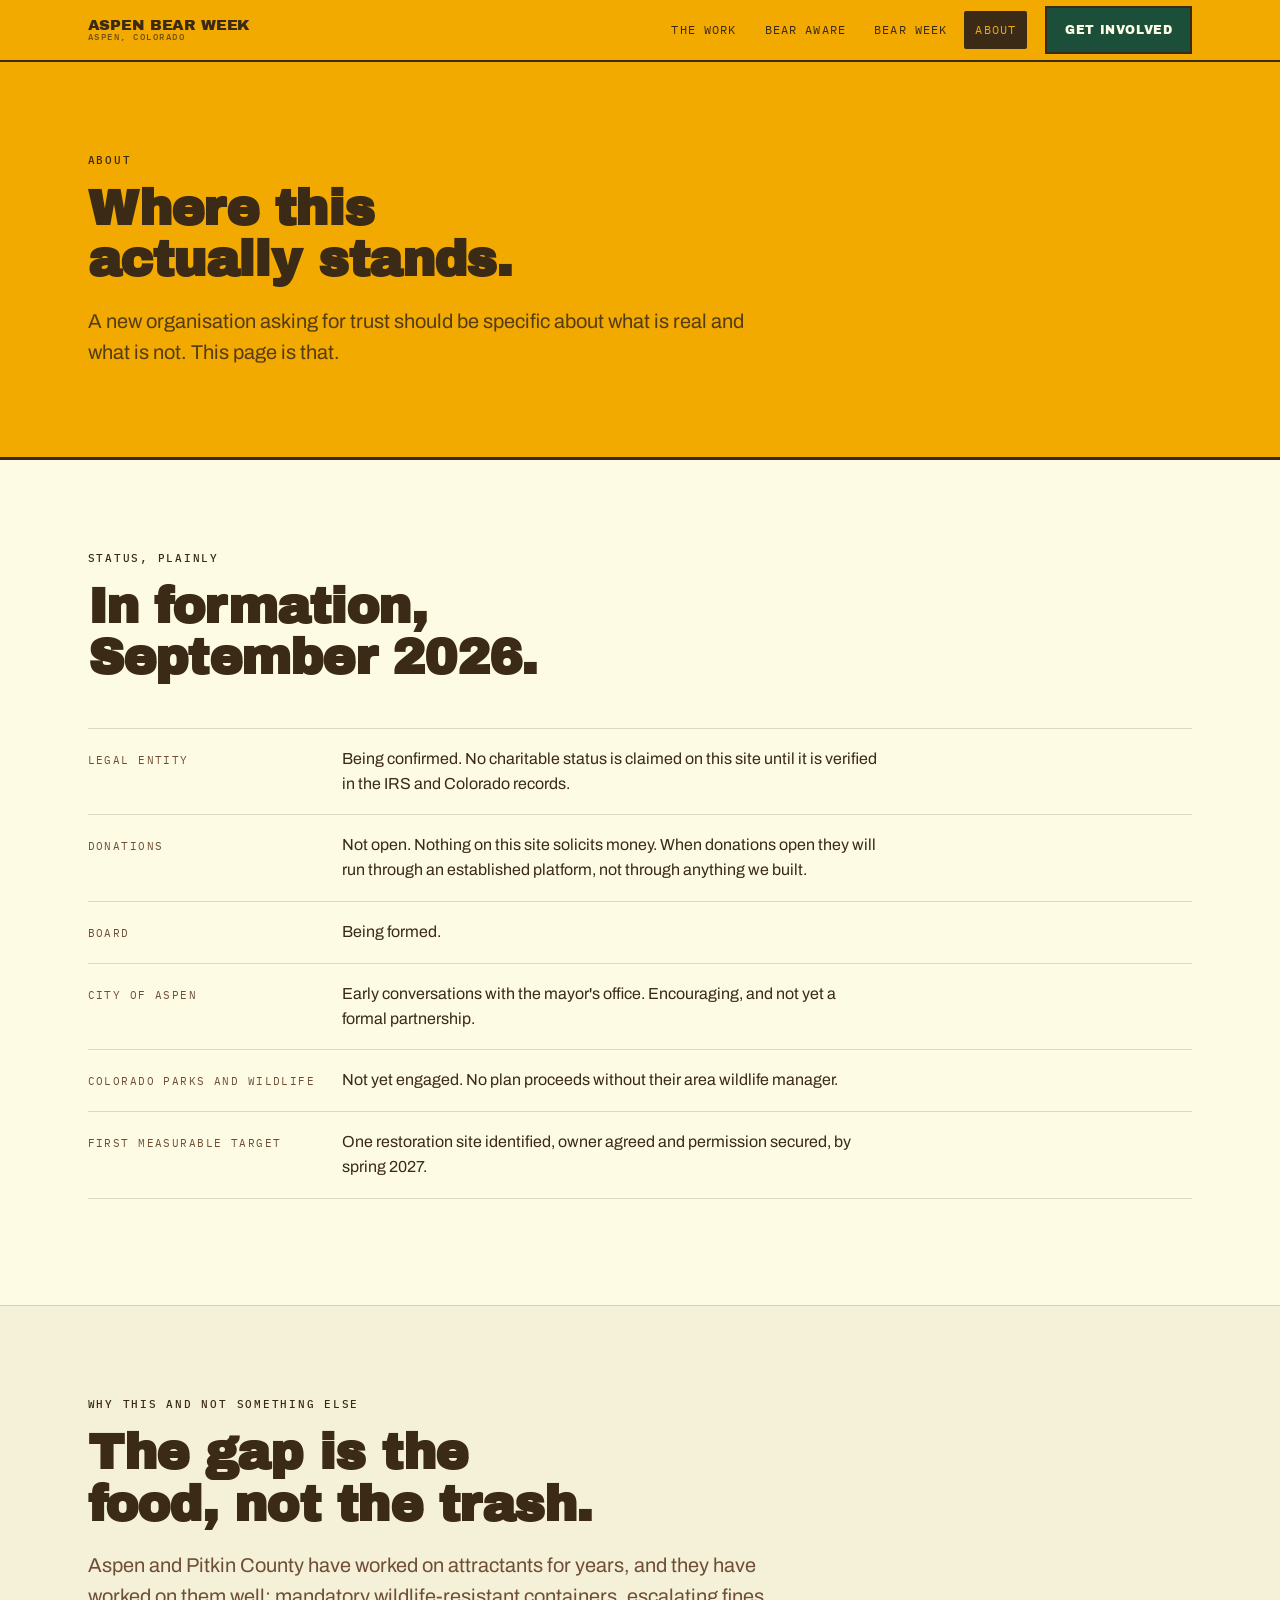
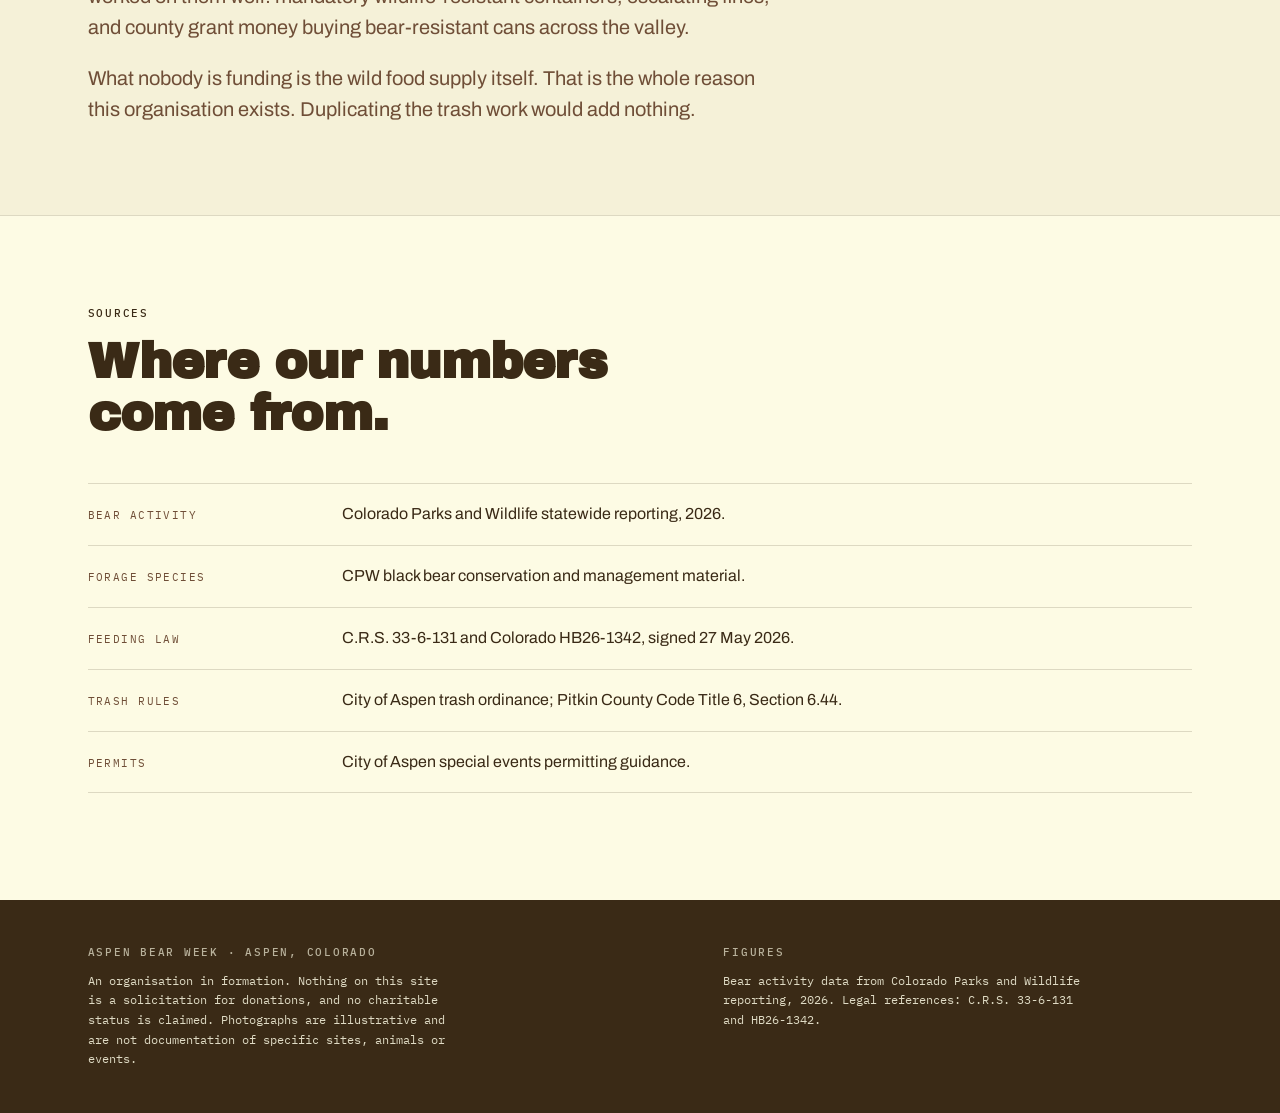
==== about/index.html @ c12201e0 "Aspen Bear Week: static site, six pages Multi-page rather than hash-routed, because search engines d" ====
<!doctype html>
<html lang="en">
<head>
<meta charset="utf-8">
<meta name="viewport" content="width=device-width, initial-scale=1">
<title>About · Aspen Bear Week</title>
<meta name="description" content="Where Aspen Bear Week actually stands: entity status, donations, board, and our first measurable target. Specific about what is real and what is not.">
<link rel="canonical" href="https://connor396.github.io/aspen-bear-week/about/">
<meta name="robots" content="index, follow">
<meta property="og:type" content="website">
<meta property="og:site_name" content="Aspen Bear Week">
<meta property="og:title" content="About · Aspen Bear Week">
<meta property="og:description" content="Where Aspen Bear Week actually stands: entity status, donations, board, and our first measurable target. Specific about what is real and what is not.">
<meta property="og:url" content="https://connor396.github.io/aspen-bear-week/about/">
<meta property="og:image" content="https://connor396.github.io/aspen-bear-week/assets/img/grove.jpg">
<meta name="twitter:card" content="summary_large_image">
<meta name="theme-color" content="#F2A900">
<link rel="preconnect" href="https://fonts.googleapis.com">
<link rel="preconnect" href="https://fonts.gstatic.com" crossorigin>
<link rel="stylesheet" href="https://fonts.googleapis.com/css2?family=Archivo+Black&family=Archivo:wght@400;500;600;700&family=IBM+Plex+Mono:wght@400;500&display=swap">
<link rel="stylesheet" href="../assets/css/site.css">
</head>
<body>
<nav class="nav">
  <div class="nav-in">
    <a class="brand" href="../">Aspen Bear Week<small>Aspen, Colorado</small></a>
    <button class="burger" id="burger" aria-expanded="false" aria-controls="links">Menu</button>
    <div class="links" id="links"><a href="../the-work/">The Work</a><a href="../bear-aware/">Bear Aware</a><a href="../bear-week/">Bear Week</a><a href="../about/" aria-current="page">About</a></div>
    <a class="cta" href="../get-involved/"><span class="cta-long">Get Involved</span><span class="cta-short">Join</span></a>
  </div>
</nav>

  <section class="band-gold" style="border-bottom:3px solid var(--ink)">
    <div class="wrap">
      <span class="eyebrow">About</span>
      <h2>Where this actually stands.</h2>
      <p class="lede" style="color:var(--ink);opacity:.85">A new organisation asking for trust
        should be specific about what is real and what is not. This page is that.</p>
    </div>
  </section>

  <section>
    <div class="wrap">
      <span class="eyebrow">Status, plainly</span>
      <h2>In formation, September 2026.</h2>
      <dl class="facts">
        <div class="fact"><dt>Legal entity</dt><dd>Being confirmed. No charitable status is claimed on this site until it is verified in the IRS and Colorado records.</dd></div>
        <div class="fact"><dt>Donations</dt><dd>Not open. Nothing on this site solicits money. When donations open they will run through an established platform, not through anything we built.</dd></div>
        <div class="fact"><dt>Board</dt><dd>Being formed.</dd></div>
        <div class="fact"><dt>City of Aspen</dt><dd>Early conversations with the mayor's office. Encouraging, and not yet a formal partnership.</dd></div>
        <div class="fact"><dt>Colorado Parks and Wildlife</dt><dd>Not yet engaged. No plan proceeds without their area wildlife manager.</dd></div>
        <div class="fact"><dt>First measurable target</dt><dd>One restoration site identified, owner agreed and permission secured, by spring 2027.</dd></div>
      </dl>
    </div>
  </section>

  <section class="band ruled">
    <div class="wrap">
      <span class="eyebrow">Why this and not something else</span>
      <h2>The gap is the food, not the trash.</h2>
      <p class="lede">Aspen and Pitkin County have worked on attractants for years, and they have
        worked on them well: mandatory wildlife-resistant containers, escalating fines, and county
        grant money buying bear-resistant cans across the valley.</p>
      <p class="lede">What nobody is funding is the wild food supply itself. That is the whole
        reason this organisation exists. Duplicating the trash work would add nothing.</p>
    </div>
  </section>

  <section class="ruled">
    <div class="wrap">
      <span class="eyebrow">Sources</span>
      <h2>Where our numbers come from.</h2>
      <dl class="facts">
        <div class="fact"><dt>Bear activity</dt><dd>Colorado Parks and Wildlife statewide reporting, 2026.</dd></div>
        <div class="fact"><dt>Forage species</dt><dd>CPW black bear conservation and management material.</dd></div>
        <div class="fact"><dt>Feeding law</dt><dd>C.R.S. 33-6-131 and Colorado HB26-1342, signed 27 May 2026.</dd></div>
        <div class="fact"><dt>Trash rules</dt><dd>City of Aspen trash ordinance; Pitkin County Code Title 6, Section 6.44.</dd></div>
        <div class="fact"><dt>Permits</dt><dd>City of Aspen special events permitting guidance.</dd></div>
      </dl>
    </div>
  </section><footer>
  <div class="wrap foot">
    <div>
      <span class="eyebrow">Aspen Bear Week &middot; Aspen, Colorado</span>
      <p>An organisation in formation. Nothing on this site is a solicitation for donations, and
         no charitable status is claimed. Photographs are illustrative and are not documentation
         of specific sites, animals or events.</p>
    </div>
    <div>
      <span class="eyebrow">Figures</span>
      <p>Bear activity data from Colorado Parks and Wildlife reporting, 2026. Legal references:
         C.R.S. 33-6-131 and HB26-1342.</p>
    </div>
  </div>
</footer>
<script>
(function(){
  var b = document.getElementById("burger"), l = document.getElementById("links");
  if (!b || !l) return;
  b.addEventListener("click", function(){
    var open = l.classList.toggle("open");
    b.setAttribute("aria-expanded", open ? "true" : "false");
  });
})();
</script>
</body>
</html>
---- assets/css/site.css ----
:root{
    --gold:#F2A900; --gold-deep:#D89400;
    --ink:#3A2A16; --oak:#6F4E37;
    --green:#1B4F3A; --green-lift:#25654B;
    --bone:#FDFBE4; --bone-2:#F5F1D8;
    --rule:rgba(58,42,22,.16); --rule-hard:rgba(58,42,22,.4);
    --display:"Archivo Black","Arial Black",Helvetica,sans-serif;
    --body:"Archivo","Helvetica Neue",Helvetica,Arial,sans-serif;
    --mono:"IBM Plex Mono",ui-monospace,"SF Mono",Menlo,monospace;
    --pad:clamp(18px,4.5vw,64px); --maxw:1220px; --navh:60px;
  }
  *{box-sizing:border-box}
  html{-webkit-text-size-adjust:100%;scroll-behavior:smooth;overflow-x:clip}
  body{margin:0;background:var(--bone);color:var(--ink);font-family:var(--body);
       font-size:17px;line-height:1.55;-webkit-font-smoothing:antialiased;
       overflow-x:clip;max-width:100vw}
  .wrap{max-width:var(--maxw);margin:0 auto;padding-inline:var(--pad)}
  img{max-width:100%}

  .eyebrow{font-family:var(--mono);font-size:11px;font-weight:500;
           letter-spacing:.16em;text-transform:uppercase;display:block}

  /* ============ NAV ============ */
  .nav{position:sticky;top:0;z-index:60;background:var(--gold);
       border-bottom:2px solid var(--ink)}
  .nav-in{max-width:var(--maxw);margin:0 auto;padding-inline:var(--pad);
          min-height:var(--navh);display:flex;align-items:center;gap:18px}
  .brand{font-family:var(--display);font-size:15px;text-transform:uppercase;
         letter-spacing:-.01em;color:var(--ink);text-decoration:none;
         line-height:1.05;white-space:nowrap;margin-right:auto}
  .brand small{display:block;font-family:var(--mono);font-size:8.5px;
               letter-spacing:.18em;opacity:.7;font-weight:500}
  .links{display:flex;gap:6px;align-items:center}
  .links a{font-family:var(--mono);font-size:11.5px;letter-spacing:.1em;
           text-transform:uppercase;color:var(--ink);text-decoration:none;
           padding:10px 11px;border-radius:2px;white-space:nowrap}
  .links a:hover{background:rgba(58,42,22,.1)}
  .links a[aria-current="page"]{background:var(--ink);color:var(--gold)}
  .nav .cta{font-family:var(--display);font-size:12px;letter-spacing:.05em;
            text-transform:uppercase;background:var(--green);color:var(--bone);
            text-decoration:none;padding:13px 18px;border:2px solid var(--ink);
            white-space:nowrap;min-height:44px;display:inline-flex;align-items:center}
  .nav .cta:hover{background:var(--green-lift)}
  a:focus-visible,button:focus-visible{outline:3px solid var(--ink);outline-offset:2px}
  .burger{display:none;background:var(--ink);color:var(--gold);border:0;
          font-family:var(--mono);font-size:11px;letter-spacing:.1em;
          text-transform:uppercase;padding:0 14px;min-height:44px;cursor:pointer}
  @media (max-width:900px){
    .links{position:absolute;top:100%;left:0;right:0;background:var(--gold);
           border-bottom:2px solid var(--ink);flex-direction:column;
           align-items:stretch;gap:0;padding:6px var(--pad) 14px;display:none}
    .links.open{display:flex}
    .links a{padding:14px 4px;border-top:1px solid var(--rule);font-size:13px}
    .burger{display:inline-flex;align-items:center}
    .nav .cta{font-size:11px;padding:12px 14px}
  }
  /* at phone width the three nav items must still fit on one line */
  .cta-long{display:inline}
  .cta-short{display:none}
  @media (max-width:520px){
    .nav-in{gap:8px;min-height:56px}
    .brand{font-size:12.5px;letter-spacing:0}
    .brand small{display:none}
    .burger{padding:0 10px;font-size:10px}
    .nav .cta{font-size:11px;padding:10px 12px;letter-spacing:.02em}
    .cta-long{display:none}
    .cta-short{display:inline}
  }

  /* ============ SHARED ============ */
    section{padding-block:clamp(46px,7vw,96px)}
  .tight{padding-block:clamp(34px,5vw,62px)}
  .band{background:var(--bone-2)}
  .band-gold{background:var(--gold)}
  .band-ink{background:var(--ink);color:var(--bone)}
  .ruled{border-top:1px solid var(--rule)}

  h1,h2,h3{text-wrap:balance;margin:0}
  h2{font-family:var(--display);font-size:clamp(27px,4.3vw,50px);line-height:1.03;
     letter-spacing:-.015em;margin-top:14px;max-width:19ch}
  h3{font-family:var(--display);font-size:19px;line-height:1.2;
     text-transform:uppercase;letter-spacing:.01em}
  .lede{font-size:clamp(16.5px,1.8vw,20px);max-width:62ch;margin:20px 0 0;color:var(--oak)}
  .band-ink .lede,.band-gold .lede{color:inherit;opacity:.9}
  p{max-width:64ch}

  .btn{display:inline-flex;align-items:center;min-height:48px;
       font-family:var(--display);font-size:14px;text-transform:uppercase;
       letter-spacing:.045em;text-decoration:none;padding:14px 26px;
       border:2px solid var(--ink);background:var(--green);color:var(--bone);
       transition:background .15s ease,transform .15s ease}
  .btn:hover{background:var(--green-lift);transform:translateY(-2px)}
  .btn.ghost{background:transparent;color:var(--ink)}
  .btn.ghost:hover{background:rgba(58,42,22,.09)}
  .btns{display:flex;flex-wrap:wrap;gap:12px;margin-top:clamp(24px,3.5vw,36px)}

  /* ============ DUOTONE MEDIA ============ */
  .media{position:relative;overflow:hidden;background:var(--gold);
         border:2px solid var(--ink);line-height:0}
  .media img{width:100%;display:block;filter:grayscale(1) contrast(1.12) brightness(.98);
             mix-blend-mode:luminosity}
  .media figcaption{position:absolute;left:0;bottom:0;background:var(--ink);
                    color:var(--bone);font-family:var(--mono);font-size:10px;
                    letter-spacing:.12em;text-transform:uppercase;padding:7px 12px;
                    line-height:1.4;max-width:82%}

  /* ============ HERO ============ */
  .hero{background:var(--gold);border-bottom:3px solid var(--ink);
        padding-block:clamp(34px,5vw,60px) 0;overflow:hidden}
  .wordmark{font-family:var(--display);font-size:clamp(58px,17.5vw,158px);
            line-height:.85;letter-spacing:-.03em;text-transform:uppercase}
  .wordmark span{display:block}
  .claim{font-family:var(--display);font-size:clamp(22px,4.2vw,34px);
         line-height:1.1;margin:clamp(22px,3.2vw,34px) 0 0;max-width:18ch}
  .hero-grid{display:grid;grid-template-columns:1fr;gap:clamp(30px,4vw,44px);
             align-items:end}
  .hero .media{border-width:2px 0 0 0;margin-top:clamp(34px,5vw,54px)}
  @media (min-width:960px){
    .hero-grid{grid-template-columns:1.05fr .95fr;gap:52px}
    .hero .media{border:2px solid var(--ink);margin-top:0;align-self:stretch}
    .hero .media img{height:100%;object-fit:cover}
  }
  .stripes{display:flex;flex-direction:column;gap:4px;max-width:420px;margin-top:26px}
  .stripes span{display:block;height:6px;background:var(--ink);opacity:.85}
  .stripes span:nth-child(2){height:12px;background:var(--green);opacity:1}
  .stripes span:nth-child(3){height:6px;background:var(--oak)}
  .stripes span:nth-child(4){height:3px;background:var(--ink);opacity:.5}

  /* ============ STATUS BAR ============ */
  .status-bar{background:var(--ink);color:var(--bone);
              font-family:var(--mono);font-size:11.5px;letter-spacing:.06em;
              padding-block:13px;line-height:1.6}
  .status-bar b{color:var(--gold);font-weight:500}

  /* ============ GRIDS (1 or 3, never an orphan) ============ */
  .grid3{display:grid;grid-template-columns:1fr;gap:1px;background:var(--rule);
         border:1px solid var(--rule);margin-top:clamp(28px,4vw,46px)}
  .grid3 > *{background:var(--bone);padding:24px 22px}
  .band .grid3 > *{background:var(--bone-2)}
  @media (min-width:780px){ .grid3{grid-template-columns:repeat(3,1fr)} }

  .fig b{display:block;font-family:var(--display);font-size:clamp(32px,4vw,46px);
         line-height:1;letter-spacing:-.02em;font-variant-numeric:tabular-nums}
  .fig .eyebrow{color:var(--oak);margin-top:11px}
  .fig small{display:block;margin-top:8px;font-size:14px;color:var(--oak);line-height:1.45}

  .steps{display:grid;grid-template-columns:1fr;gap:clamp(26px,3.5vw,44px);
         margin-top:clamp(30px,4vw,50px)}
  @media (min-width:780px){ .steps{grid-template-columns:repeat(3,1fr)} }
  .step{border-top:3px solid var(--ink);padding-top:16px}
  .step .eyebrow{color:var(--oak)}
  .step h3{margin:11px 0 8px}
  .step p{font-size:15.5px;margin:0;color:var(--oak)}

  /* ============ DISTINCTION ============ */
  .distinction{display:grid;grid-template-columns:1fr;border:2px solid var(--ink);
               margin-top:clamp(28px,4vw,46px)}
  .distinction > div{padding:24px 22px}
  .distinction .yes{background:var(--green);color:var(--bone)}
  .distinction h3{font-size:16px;margin:0 0 13px}
  .distinction ul{margin:0;padding-left:18px;font-size:15.5px;line-height:1.6}
  .distinction li + li{margin-top:6px}
  .distinction .no{border-bottom:2px solid var(--ink)}
  @media (min-width:720px){
    .distinction{grid-template-columns:1fr 1fr}
    .distinction .no{border-bottom:0;border-right:2px solid var(--ink)}
  }

  /* ============ KNOWLEDGE CARDS ============ */
  .cards{display:grid;grid-template-columns:1fr;gap:clamp(20px,2.5vw,26px);
         margin-top:clamp(30px,4vw,50px)}
  @media (min-width:800px){ .cards{grid-template-columns:1fr 1fr} }
  .card{border:2px solid var(--ink);background:var(--bone);
        padding:26px 24px;display:flex;flex-direction:column;gap:12px}
  .band .card{background:var(--bone-2)}
  .card .eyebrow{color:var(--oak)}
  .card h3{font-size:20px}
  .card p{font-size:15.5px;margin:0;color:var(--oak)}
  .card ul{margin:0;padding-left:18px;font-size:15.5px;color:var(--oak);line-height:1.6}
  .card li + li{margin-top:6px}
  .card .src{margin-top:auto;padding-top:8px;font-family:var(--mono);
             font-size:10px;letter-spacing:.09em;text-transform:uppercase;
             color:var(--oak);opacity:.85;line-height:1.5}

  /* ============ FACTS LIST ============ */
  .facts{margin-top:clamp(28px,4vw,44px);border-top:1px solid var(--rule)}
  .fact{display:grid;grid-template-columns:1fr;gap:4px;
        padding:18px 0;border-bottom:1px solid var(--rule)}
  @media (min-width:720px){ .fact{grid-template-columns:230px 1fr;gap:24px;align-items:baseline} }
  .fact dt{font-family:var(--mono);font-size:11px;letter-spacing:.13em;
           text-transform:uppercase;color:var(--oak)}
  .fact dd{margin:0;font-size:16px;max-width:60ch}

  /* ============ PARTNER STRIP ============ */
  .decal{display:flex;flex-direction:column;align-items:center;justify-content:center;
         text-align:center;background:var(--gold);border:3px solid var(--ink);
         border-radius:50%;aspect-ratio:1;width:min(240px,66vw);gap:6px;padding:22px}
  .decal .band-line{width:74%;height:5px;background:var(--green)}
  .decal .t1{font-family:var(--display);font-size:clamp(13px,3.4vw,16px);
             text-transform:uppercase;line-height:1.12}
  .decal .t2{font-family:var(--mono);font-size:9.5px;letter-spacing:.11em;
             text-transform:uppercase;line-height:1.5;max-width:22ch}
  .split{display:grid;grid-template-columns:1fr;gap:clamp(28px,4vw,52px);align-items:center;
         margin-top:clamp(28px,4vw,44px)}
  @media (min-width:820px){ .split{grid-template-columns:280px 1fr} }

  /* ============ FOOTER ============ */
  footer{background:var(--ink);color:var(--bone);padding-block:44px}
  .foot{display:grid;grid-template-columns:1fr;gap:26px}
  @media (min-width:780px){ .foot{grid-template-columns:1.3fr 1fr} }
  footer .eyebrow{opacity:.65}
  footer p{font-family:var(--mono);font-size:11.5px;line-height:1.7;
           opacity:.85;max-width:52ch;margin:10px 0 0}
  footer a{color:var(--gold)}

  @media (prefers-reduced-motion:reduce){
    html{scroll-behavior:auto}
    *{animation:none !important;transition:none !important}
  }
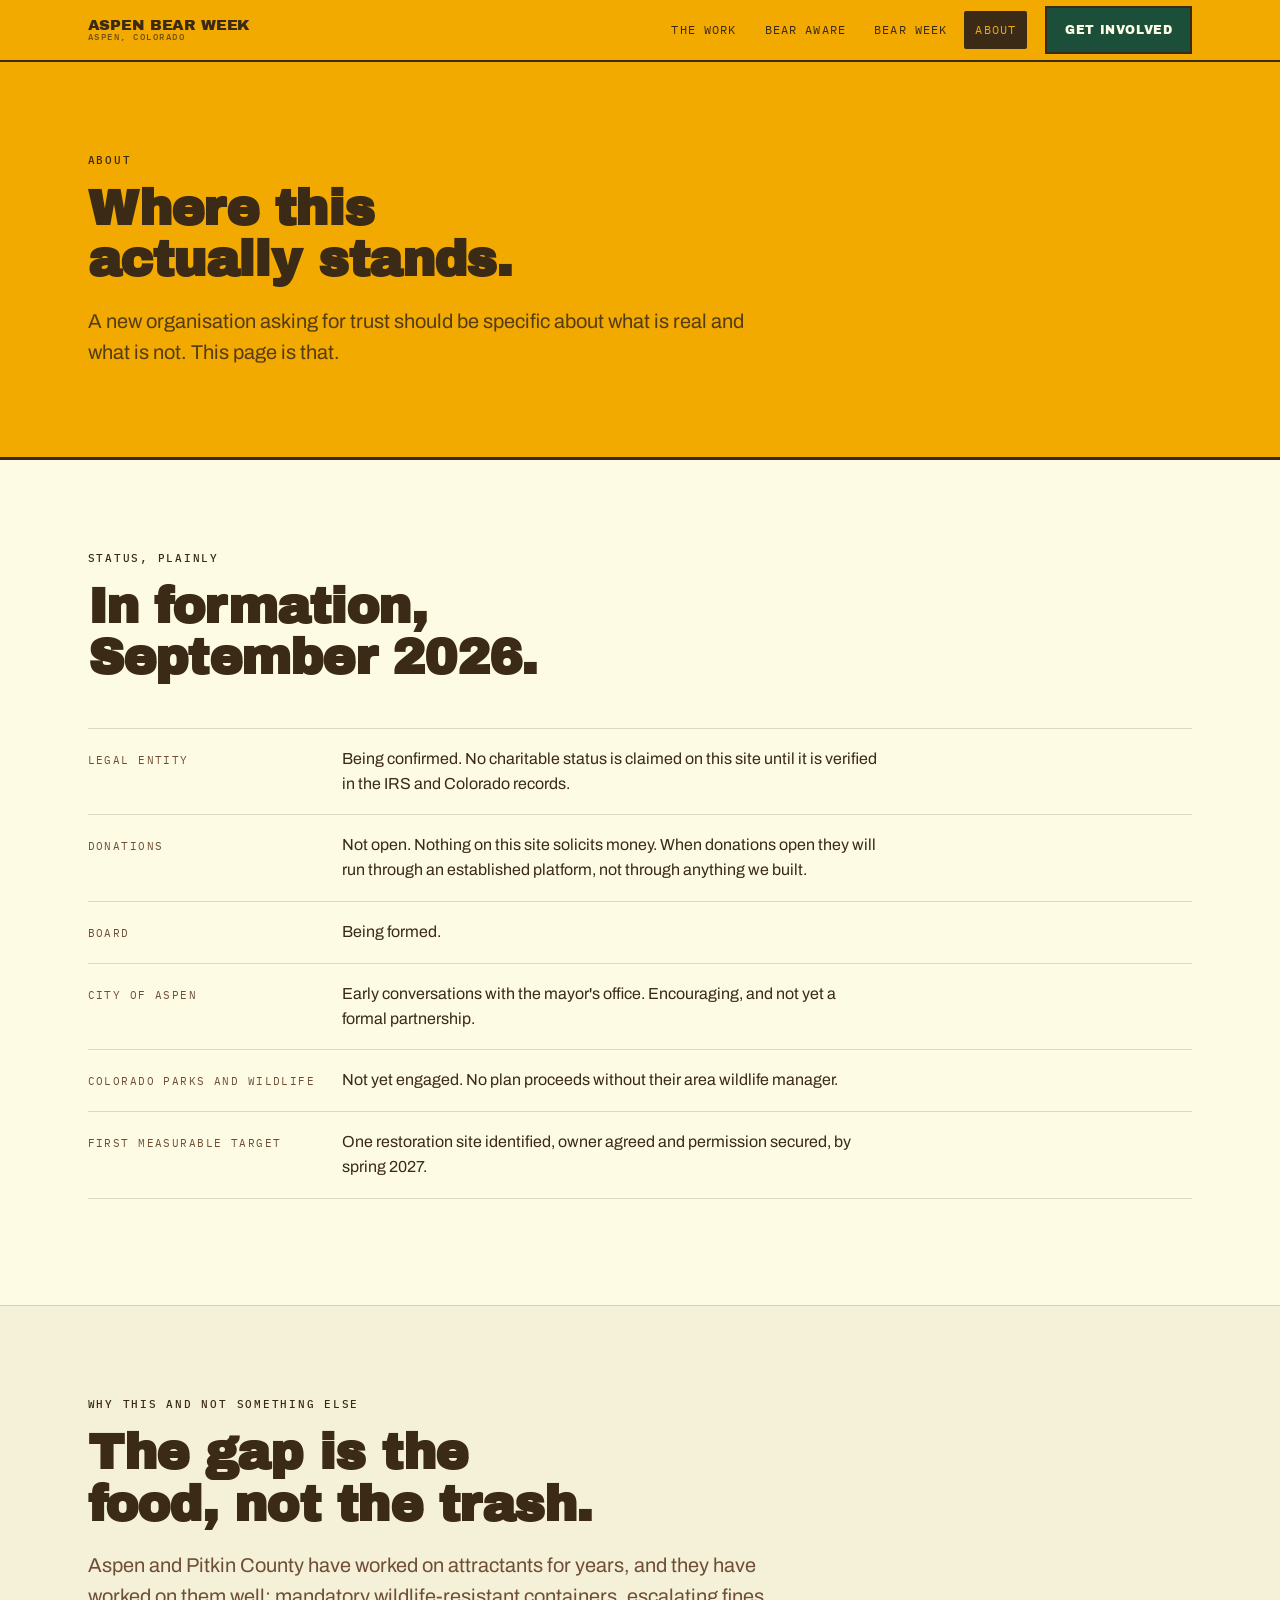
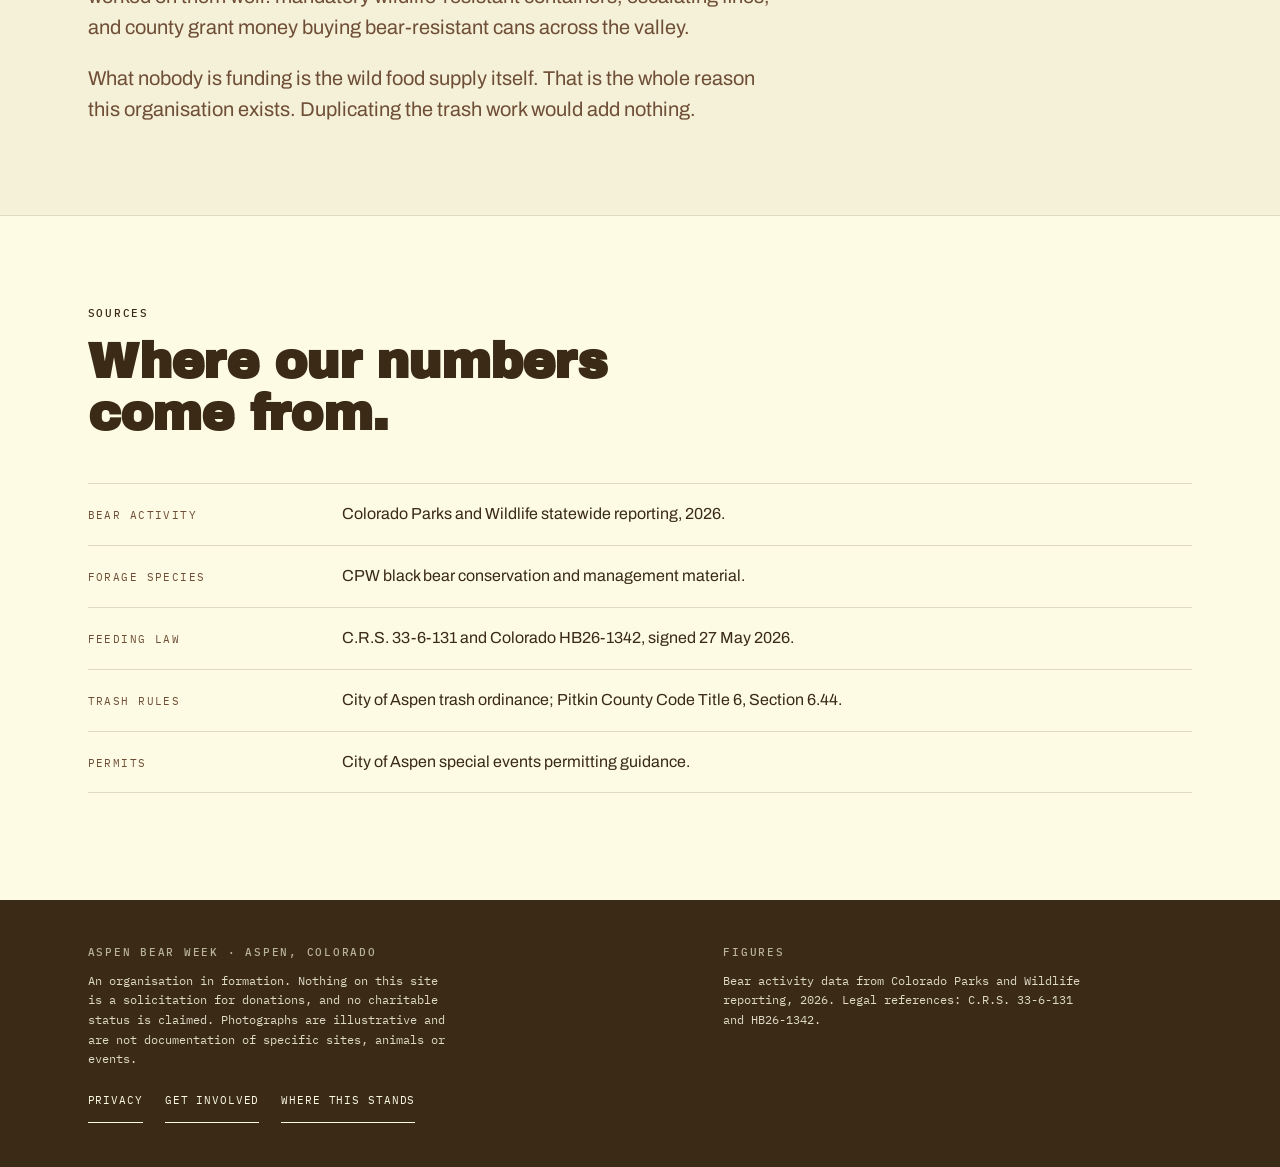
==== commit 2a4ef47a: "Capture layer: a list, four paths, and the reason there is no donate button The site could be read b" ====
--- a/about/index.html
+++ b/about/index.html
@@ -85,6 +85,11 @@
       <p>An organisation in formation. Nothing on this site is a solicitation for donations, and
          no charitable status is claimed. Photographs are illustrative and are not documentation
          of specific sites, animals or events.</p>
+      <nav class="foot-links" aria-label="Footer">
+        <a href="../privacy/">Privacy</a>
+        <a href="../get-involved/">Get involved</a>
+        <a href="../about/">Where this stands</a>
+      </nav>
     </div>
     <div>
       <span class="eyebrow">Figures</span>
--- a/assets/css/site.css
+++ b/assets/css/site.css
@@ -217,3 +217,118 @@
     html{scroll-behavior:auto}
     *{animation:none !important;transition:none !important}
   }
+
+  /* ============ CAPTURE ============
+     A line to write on, not a card. No box, no radius, no shadow: the field is
+     a rule, the way it is on a form printed letterpress. Works on bone and on
+     ink without a second component. */
+  .capture{margin-top:clamp(30px,4vw,46px);max-width:640px}
+  .cap-label{display:block;font-family:var(--display);font-size:clamp(17px,2.2vw,21px);
+             line-height:1.15;letter-spacing:-.005em;margin-bottom:14px}
+  .cap-row{display:flex;flex-wrap:wrap;gap:12px;align-items:stretch}
+  .cap-input,.cap-select{flex:1 1 240px;min-width:0;min-height:52px;
+             font-family:var(--body);font-size:17px;color:inherit;
+             background:transparent;border:0;border-bottom:2px solid var(--rule-hard);
+             padding:10px 2px;border-radius:0;-webkit-appearance:none;appearance:none}
+  .cap-input::placeholder{color:var(--oak);opacity:.55}
+  .cap-input:focus,.cap-select:focus{outline:0;border-bottom-color:var(--green)}
+  .cap-input:focus-visible,.cap-select:focus-visible{outline:3px solid var(--ink);
+             outline-offset:3px}
+  .cap-select{cursor:pointer;
+    background-image:linear-gradient(45deg,transparent 50%,currentColor 50%),
+                     linear-gradient(135deg,currentColor 50%,transparent 50%);
+    background-position:calc(100% - 13px) 22px,calc(100% - 7px) 22px;
+    background-size:6px 6px,6px 6px;background-repeat:no-repeat;padding-right:30px}
+  .cap-btn{flex:0 0 auto;min-height:52px}
+  .cap-note{font-family:var(--mono);font-size:11px;letter-spacing:.06em;line-height:1.7;
+            color:var(--oak);margin:13px 0 0;max-width:52ch}
+  .cap-note a{color:inherit;text-underline-offset:3px}
+  .cap-pending{font-family:var(--mono);font-size:12px;letter-spacing:.05em;line-height:1.75;
+               color:var(--oak);margin:0;max-width:48ch;
+               border-left:3px solid var(--rule-hard);padding-left:14px}
+
+  /* on the ink band the rule and the quiet text have to invert */
+  .band-ink .cap-input,.band-ink .cap-select{border-bottom-color:rgba(253,251,228,.4)}
+  .band-ink .cap-input::placeholder{color:var(--bone);opacity:.42}
+  .band-ink .cap-input:focus,.band-ink .cap-select:focus{border-bottom-color:var(--gold)}
+  .band-ink .cap-input:focus-visible,.band-ink .cap-select:focus-visible{
+             outline-color:var(--gold)}
+  .band-ink .cap-note,.band-ink .cap-pending{color:var(--bone);opacity:.72}
+  .band-ink .cap-pending{border-left-color:rgba(253,251,228,.4);opacity:.8}
+  .band-ink .cap-btn{background:var(--gold);color:var(--ink);border-color:var(--bone)}
+  .band-ink .cap-btn:hover{background:var(--bone)}
+  .band-gold .cap-input,.band-gold .cap-select{border-bottom-color:var(--ink)}
+  .band-gold .cap-input::placeholder{color:var(--ink);opacity:.5}
+  .band-gold .cap-note,.band-gold .cap-pending{color:var(--ink);opacity:.8}
+
+  /* ============ SITEWIDE SIGNUP BAND ============ */
+  .signup-band{border-top:3px solid var(--ink);padding-block:clamp(40px,5.5vw,72px)}
+  .signup-grid{display:grid;grid-template-columns:1fr;gap:clamp(24px,3vw,56px);
+               align-items:start}
+  @media (min-width:900px){ .signup-grid{grid-template-columns:1fr 1fr;gap:64px} }
+  .signup-h{font-family:var(--display);font-size:clamp(23px,3.1vw,36px);line-height:1.06;
+            letter-spacing:-.015em;margin:0;max-width:17ch}
+  .signup-p{font-size:15.5px;color:var(--bone);opacity:.78;margin:16px 0 0;max-width:46ch}
+  .signup-grid .capture{margin-top:0}
+
+  /* ============ INVOLVEMENT PATHS ============
+     Deliberately unequal. The two that unblock a planting season get the room;
+     the two that are advice sit underneath at half the weight. The layout is
+     telling you what the organisation actually needs. */
+  .paths{display:grid;grid-template-columns:1fr;gap:1px;background:var(--rule);
+         border:2px solid var(--ink);margin-top:clamp(28px,4vw,46px)}
+  .path{background:var(--bone);padding:26px 24px}
+  .path h3{margin:11px 0 10px;font-size:20px}
+  .path p{font-size:15.5px;margin:0;color:var(--oak)}
+  .path p + p{margin-top:11px}
+  .path .eyebrow{color:var(--oak)}
+  .path-lead{background:var(--bone-2)}
+  .path-lead h3{font-size:clamp(21px,2.6vw,25px)}
+  @media (min-width:840px){
+    .paths{grid-template-columns:1fr 1fr}
+    .path{padding:32px 30px}
+    .path-lead{padding:38px 30px}
+  }
+
+  /* ============ THE FUND GATE ============
+     Numbered because it genuinely is a sequence: each step needs the one above
+     it. This is the proof layer doing double duty as the reason there is no
+     donate button. */
+  .gate{list-style:none;counter-reset:g;margin:clamp(28px,4vw,44px) 0 0;padding:0;
+        border-top:1px solid rgba(253,251,228,.28)}
+  .gate-item{counter-increment:g;display:grid;grid-template-columns:auto 1fr;
+             gap:16px 18px;padding:20px 0;
+             border-bottom:1px solid rgba(253,251,228,.28)}
+  .gate-item::before{content:counter(g);font-family:var(--display);
+             font-size:clamp(26px,3.4vw,38px);line-height:.9;color:var(--gold);
+             font-variant-numeric:tabular-nums;grid-row:1 / span 2}
+  .gate-item h3{margin:0;font-size:clamp(16px,2vw,19px);text-transform:none;
+             letter-spacing:-.005em;align-self:center}
+  .gate-item p{margin:0;grid-column:2;font-size:15px;color:var(--bone);opacity:.74;
+             max-width:56ch}
+  @media (max-width:600px){
+    .gate-item{gap:8px 14px}
+    .gate-item h3{align-self:start}
+  }
+  .gate-foot{font-family:var(--mono);font-size:12px;letter-spacing:.05em;line-height:1.8;
+             margin:26px 0 0;max-width:56ch;opacity:.82}
+
+  /* Footer nav: real targets, so it is a nav rather than a line of text.
+     Separators are the gaps, not middots. */
+  .foot-links{display:flex;flex-wrap:wrap;gap:0 22px;margin-top:10px;
+              font-family:var(--mono);font-size:11px;letter-spacing:.08em;
+              text-transform:uppercase}
+  .foot-links a{display:inline-flex;align-items:center;min-height:44px;
+                color:inherit;text-decoration:none;
+                box-shadow:inset 0 -1px 0 currentColor}
+  .foot-links a:hover{color:var(--gold)}
+
+  /* The wordmark is the way home and has to be a target, not a caption. */
+  .brand{display:inline-flex;flex-direction:column;justify-content:center;
+         min-height:44px;padding-block:4px}
+
+  @media (prefers-reduced-motion:reduce){
+    *{animation-duration:.01ms !important;animation-iteration-count:1 !important;
+      transition-duration:.01ms !important;scroll-behavior:auto !important}
+    .btn:hover{transform:none}
+  }
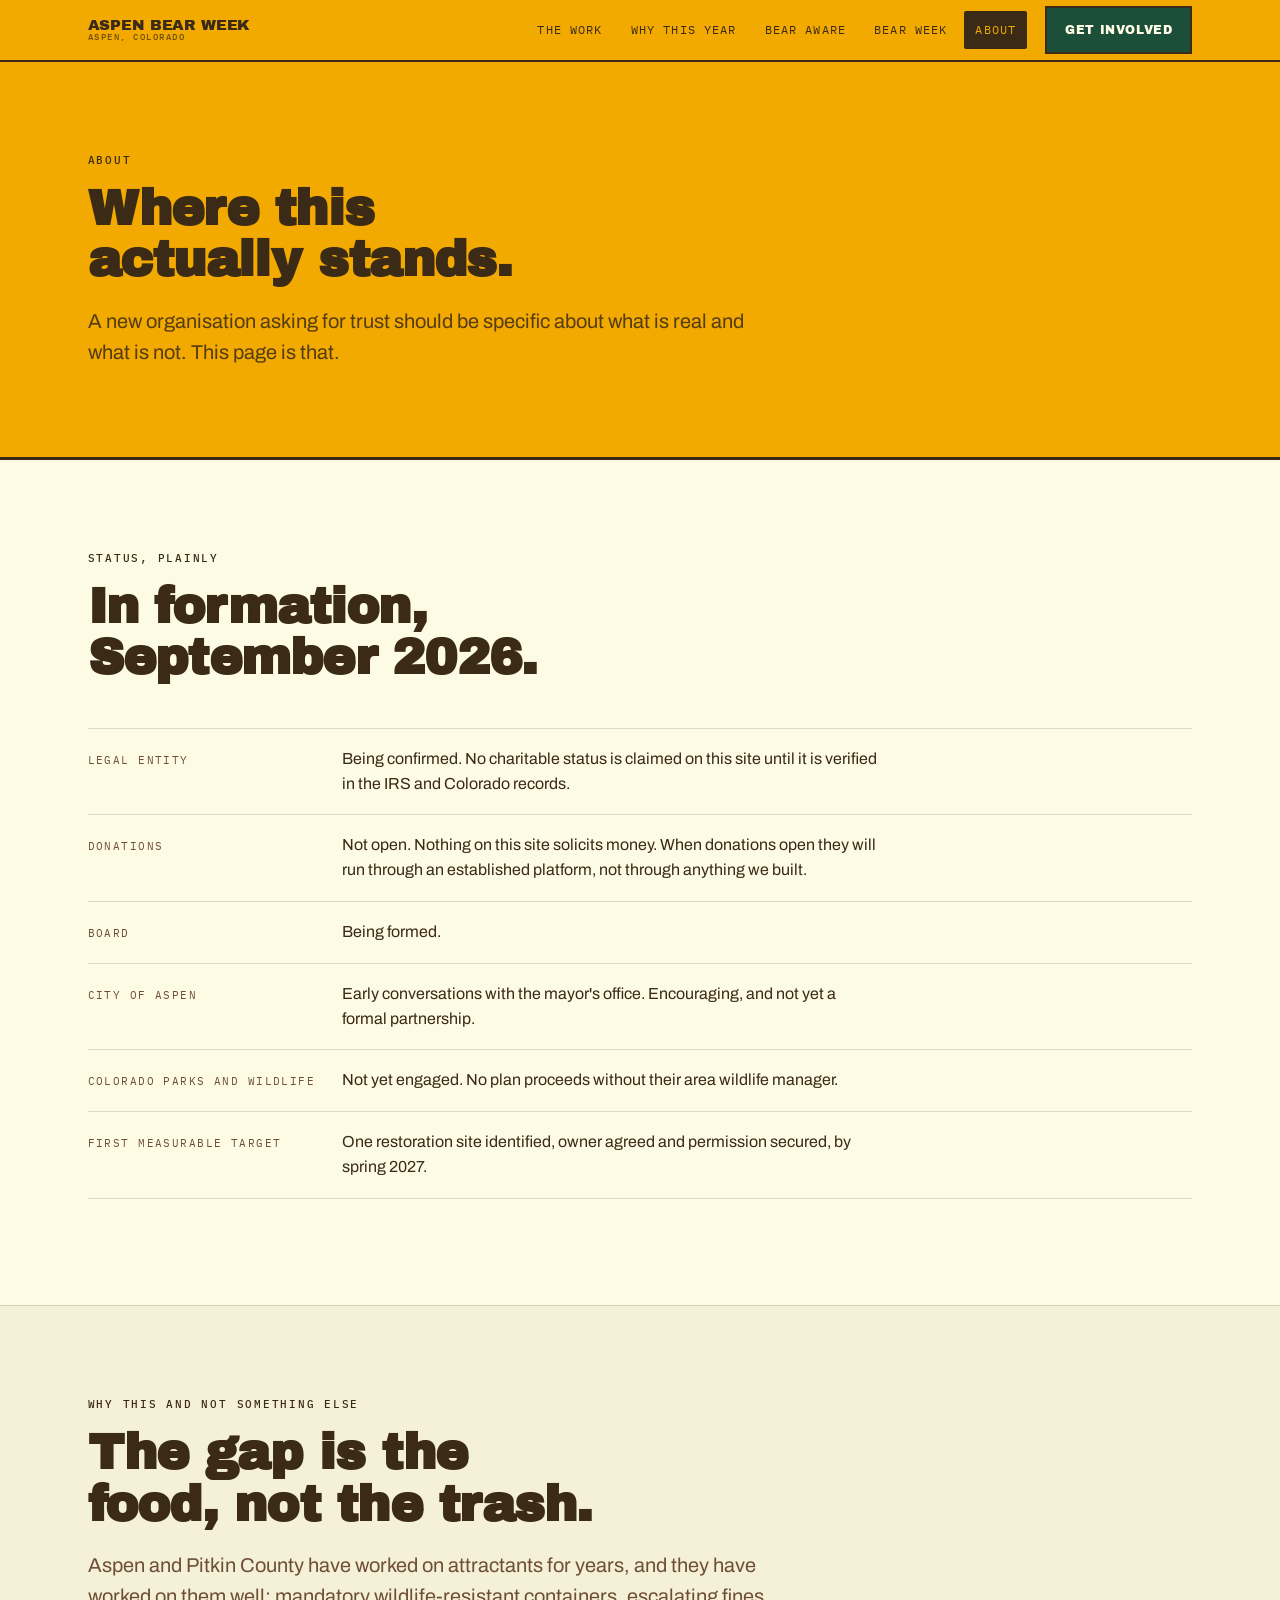
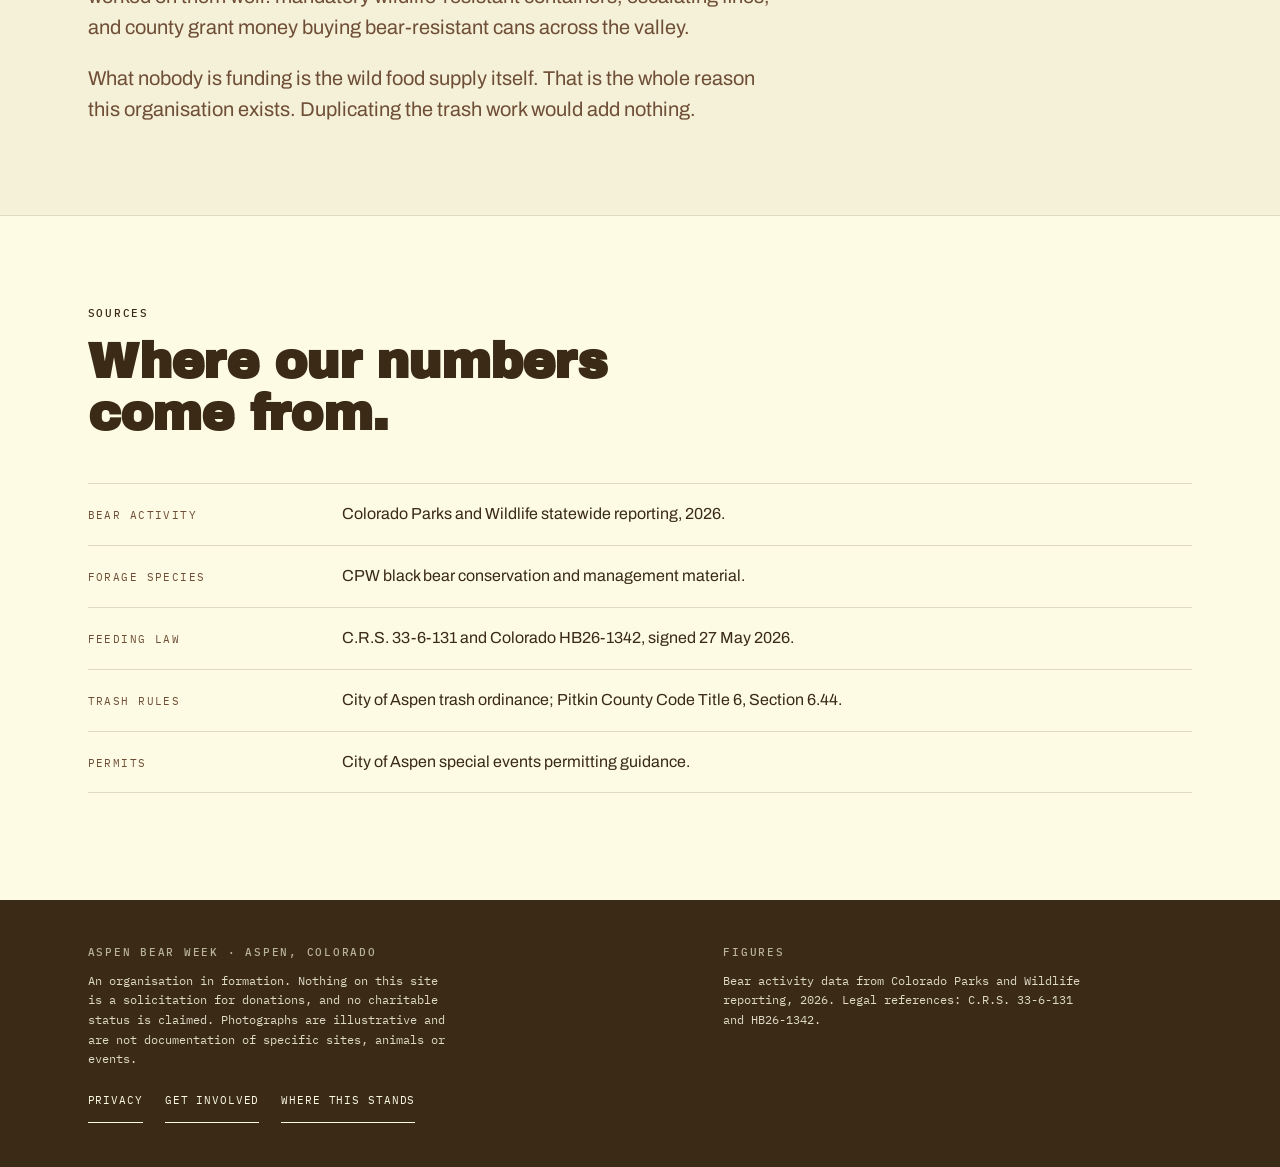
==== commit 29e4c4e4: "The knowledge layer: why there are so many bears this year, with the charts Adds /why-so-many-bears/" ====
--- a/about/index.html
+++ b/about/index.html
@@ -25,7 +25,7 @@
   <div class="nav-in">
     <a class="brand" href="../">Aspen Bear Week<small>Aspen, Colorado</small></a>
     <button class="burger" id="burger" aria-expanded="false" aria-controls="links">Menu</button>
-    <div class="links" id="links"><a href="../the-work/">The Work</a><a href="../bear-aware/">Bear Aware</a><a href="../bear-week/">Bear Week</a><a href="../about/" aria-current="page">About</a></div>
+    <div class="links" id="links"><a href="../the-work/">The Work</a><a href="../why-so-many-bears/">Why This Year</a><a href="../bear-aware/">Bear Aware</a><a href="../bear-week/">Bear Week</a><a href="../about/" aria-current="page">About</a></div>
     <a class="cta" href="../get-involved/"><span class="cta-long">Get Involved</span><span class="cta-short">Join</span></a>
   </div>
 </nav>
--- a/assets/css/site.css
+++ b/assets/css/site.css
@@ -294,24 +294,31 @@
      Numbered because it genuinely is a sequence: each step needs the one above
      it. This is the proof layer doing double duty as the reason there is no
      donate button. */
+  /* Default to the light surface. Ink-band overrides follow, because this list
+     is used on both grounds and bone-on-bone text is invisible. */
   .gate{list-style:none;counter-reset:g;margin:clamp(28px,4vw,44px) 0 0;padding:0;
-        border-top:1px solid rgba(253,251,228,.28)}
+        border-top:1px solid var(--rule-hard)}
   .gate-item{counter-increment:g;display:grid;grid-template-columns:auto 1fr;
              gap:16px 18px;padding:20px 0;
-             border-bottom:1px solid rgba(253,251,228,.28)}
+             border-bottom:1px solid var(--rule)}
   .gate-item::before{content:counter(g);font-family:var(--display);
-             font-size:clamp(26px,3.4vw,38px);line-height:.9;color:var(--gold);
+             font-size:clamp(26px,3.4vw,38px);line-height:.9;color:var(--green);
              font-variant-numeric:tabular-nums;grid-row:1 / span 2}
   .gate-item h3{margin:0;font-size:clamp(16px,2vw,19px);text-transform:none;
              letter-spacing:-.005em;align-self:center}
-  .gate-item p{margin:0;grid-column:2;font-size:15px;color:var(--bone);opacity:.74;
+  .gate-item p{margin:0;grid-column:2;font-size:15px;color:var(--oak);
              max-width:56ch}
+  .band-ink .gate{border-top-color:rgba(253,251,228,.28)}
+  .band-ink .gate-item{border-bottom-color:rgba(253,251,228,.28)}
+  .band-ink .gate-item::before{color:var(--gold)}
+  .band-ink .gate-item p{color:var(--bone);opacity:.74}
   @media (max-width:600px){
     .gate-item{gap:8px 14px}
     .gate-item h3{align-self:start}
   }
   .gate-foot{font-family:var(--mono);font-size:12px;letter-spacing:.05em;line-height:1.8;
-             margin:26px 0 0;max-width:56ch;opacity:.82}
+             margin:26px 0 0;max-width:56ch;color:var(--oak)}
+  .band-ink .gate-foot{color:var(--bone);opacity:.82}
 
   /* Footer nav: real targets, so it is a nav rather than a line of text.
      Separators are the gaps, not middots. */
@@ -332,3 +339,30 @@
       transition-duration:.01ms !important;scroll-behavior:auto !important}
     .btn:hover{transform:none}
   }
+
+  /* ============ CHARTS ============
+     Same computed SVGs the research PDF uses, so the page and the document
+     cannot disagree about a number. Ink stroke plus a direct value label on
+     every bar is the relief the gold's low contrast obliges. */
+  .ch{margin:clamp(28px,4vw,44px) 0 0;border:2px solid var(--ink);background:var(--bone-2);
+      padding:22px 20px 18px}
+  .band .ch{background:var(--bone)}
+  .ch figcaption{font-family:var(--mono);font-size:10.5px;letter-spacing:.06em;line-height:1.7;
+                 color:var(--oak);margin-top:13px;border-top:1px solid var(--rule);padding-top:11px}
+  .ch-title{font-family:var(--display);font-size:17px;line-height:1.25;margin:0 0 4px}
+  .ch-sub{font-size:14.5px;color:var(--oak);margin:0 0 8px;max-width:58ch}
+  .chart{width:100%;height:auto;display:block;overflow:visible}
+  .chart .ax{font-family:"IBM Plex Mono",ui-monospace,monospace;font-size:11px;fill:#6F4E37}
+  .chart .sub{font-family:"IBM Plex Mono",ui-monospace,monospace;font-size:9.5px;fill:#6F4E37;opacity:.85}
+  .chart .val{font-family:"Archivo",sans-serif;font-size:12px;font-weight:700;fill:#3A2A16}
+  /* The SVG scales with its viewBox, so CSS px here are user units, not device
+     px. At 375 the chart renders about 0.41x, so these are sized to land near
+     11px on the phone rather than 4px. */
+  @media (max-width:640px){
+    .ch{padding:16px 12px 14px}
+    .chart .ax{font-size:26px} .chart .val{font-size:27px} .chart .sub{font-size:21px}
+  }
+  .band-ink .grid3{background:rgba(253,251,228,.22);border-color:rgba(253,251,228,.22)}
+  .band-ink .grid3 > *{background:var(--ink)}
+  .band-ink .fig .eyebrow{color:var(--gold)}
+  .band-ink .fig small{color:var(--bone);opacity:.75}
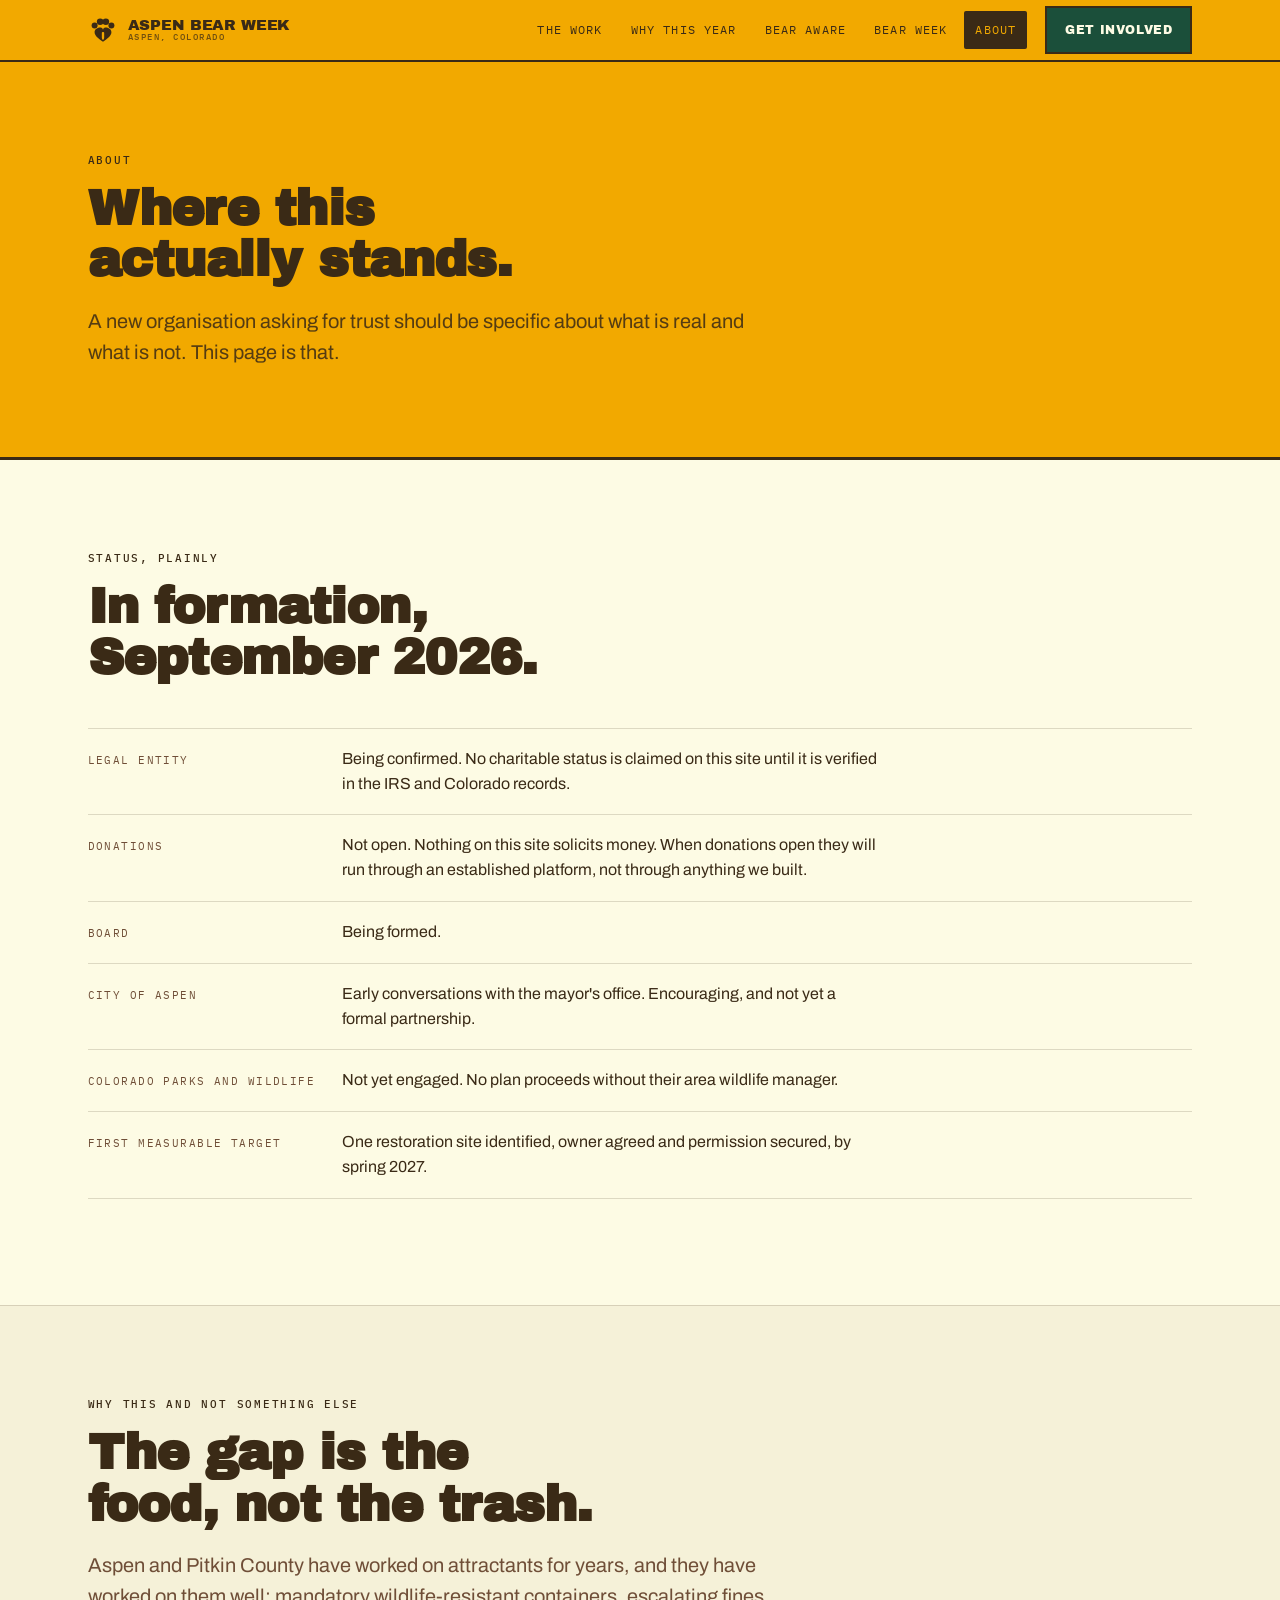
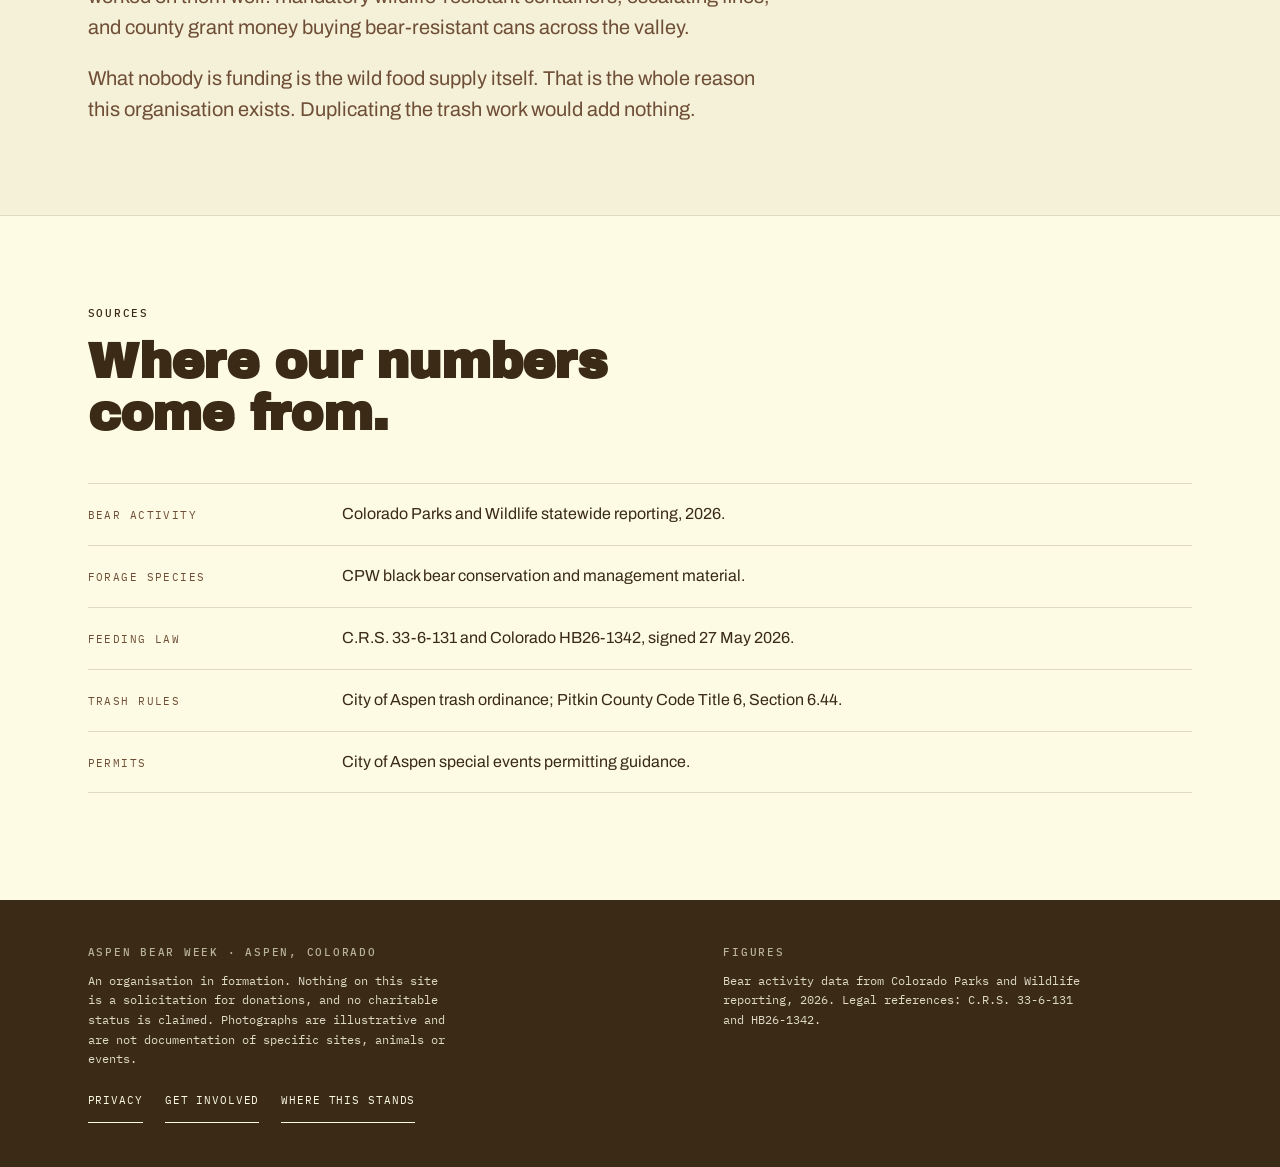
==== commit 50593b7b: "Close the Ocean gaps: a number that moves, and a mark that is not type The anatomy audit reported tw" ====
--- a/about/index.html
+++ b/about/index.html
@@ -18,12 +18,35 @@
 <link rel="preconnect" href="https://fonts.googleapis.com">
 <link rel="preconnect" href="https://fonts.gstatic.com" crossorigin>
 <link rel="stylesheet" href="https://fonts.googleapis.com/css2?family=Archivo+Black&family=Archivo:wght@400;500;600;700&family=IBM+Plex+Mono:wght@400;500&display=swap">
+<link rel="icon" href="../favicon.svg" type="image/svg+xml">
+<link rel="mask-icon" href="../favicon.svg" color="#3A2A16">
 <link rel="stylesheet" href="../assets/css/site.css">
 </head>
 <body>
 <nav class="nav">
   <div class="nav-in">
-    <a class="brand" href="../">Aspen Bear Week<small>Aspen, Colorado</small></a>
+    <a class="brand" href="../"><svg class="mark" viewBox="0 0 100 100" aria-hidden="true" focusable="false"><g fill="currentColor" fill-rule="evenodd">
+    <circle cx="22" cy="35" r="10"/>
+    <circle cx="40.5" cy="22.5" r="11"/>
+    <circle cx="59.5" cy="22.5" r="11"/>
+    <circle cx="78" cy="35" r="10"/>
+    <path d="M50 89
+             C 33 78, 22 68, 22 57.5
+             C 22 47.5, 32 42, 42 42
+             C 46 42, 48.6 45, 50 49.5
+             C 51.4 45, 54 42, 58 42
+             C 68 42, 78 47.5, 78 57.5
+             C 78 68, 67 78, 50 89
+             Z
+             M50 83.5
+             C 52.9 81.2, 53.9 79, 53.9 74.5
+             L 53.9 60
+             C 53.9 57.9, 52.2 56.5, 50 56.5
+             C 47.8 56.5, 46.1 57.9, 46.1 60
+             L 46.1 74.5
+             C 46.1 79, 47.1 81.2, 50 83.5
+             Z"/>
+  </g></svg><span class="brand-t">Aspen Bear Week<small>Aspen, Colorado</small></span></a>
     <button class="burger" id="burger" aria-expanded="false" aria-controls="links">Menu</button>
     <div class="links" id="links"><a href="../the-work/">The Work</a><a href="../why-so-many-bears/">Why This Year</a><a href="../bear-aware/">Bear Aware</a><a href="../bear-week/">Bear Week</a><a href="../about/" aria-current="page">About</a></div>
     <a class="cta" href="../get-involved/"><span class="cta-long">Get Involved</span><span class="cta-short">Join</span></a>
--- a/assets/css/site.css
+++ b/assets/css/site.css
@@ -366,3 +366,34 @@
   .band-ink .grid3 > *{background:var(--ink)}
   .band-ink .fig .eyebrow{color:var(--gold)}
   .band-ink .fig small{color:var(--bone);opacity:.75}
+
+  /* ============ THE MARK ============
+     Leaf-and-paw. Inherits currentColor so one file serves nav, ink bands and
+     the favicon without a second asset drifting out of sync. */
+  .mark{width:30px;height:30px;flex:0 0 auto;display:block}
+  .brand{display:inline-flex;flex-direction:row;align-items:center;gap:10px;
+         min-height:44px;padding-block:4px}
+  .brand-t{display:flex;flex-direction:column;justify-content:center;line-height:1.05}
+  @media (max-width:520px){ .mark{width:26px;height:26px} .brand{gap:8px} }
+
+  /* ============ THE COUNTER ============
+     A cause with a counter is working; a cause with only a mission statement is
+     hoping. Ours starts at zero, dated, which is more credible than a promise. */
+  /* Paint every colour explicitly. This block sat inside the ink status bar for
+     one build and silently inherited bone text on a bone ground, which is exactly
+     what inheriting a colour from a neighbour buys you. */
+  .counter{background:var(--bone-2);color:var(--ink);
+           border-bottom:2px solid var(--ink);
+           padding-block:clamp(26px,3.6vw,40px)}
+  .counter-grid{display:grid;grid-template-columns:1fr;gap:20px 40px;align-items:center}
+  @media (min-width:760px){ .counter-grid{grid-template-columns:auto 1fr;gap:48px} }
+  .counter-n{display:flex;flex-direction:column;align-items:flex-start;
+             border-left:6px solid var(--green);padding-left:18px}
+  .counter-n b{color:var(--ink);font-family:var(--display);font-size:clamp(54px,9vw,86px);line-height:.85;
+               letter-spacing:-.035em;font-variant-numeric:tabular-nums}
+  .counter-n .eyebrow{color:var(--oak);margin-top:9px}
+  .counter-lede{color:var(--ink);font-family:var(--display);font-size:clamp(16px,2.1vw,20px);line-height:1.25;
+                margin:0;max-width:34ch;letter-spacing:-.008em}
+  .counter-note{font-family:var(--mono);font-size:11.5px;letter-spacing:.05em;line-height:1.85;
+                color:var(--oak);margin:12px 0 0;max-width:56ch}
+  .counter-note b{color:var(--ink);font-weight:500}
